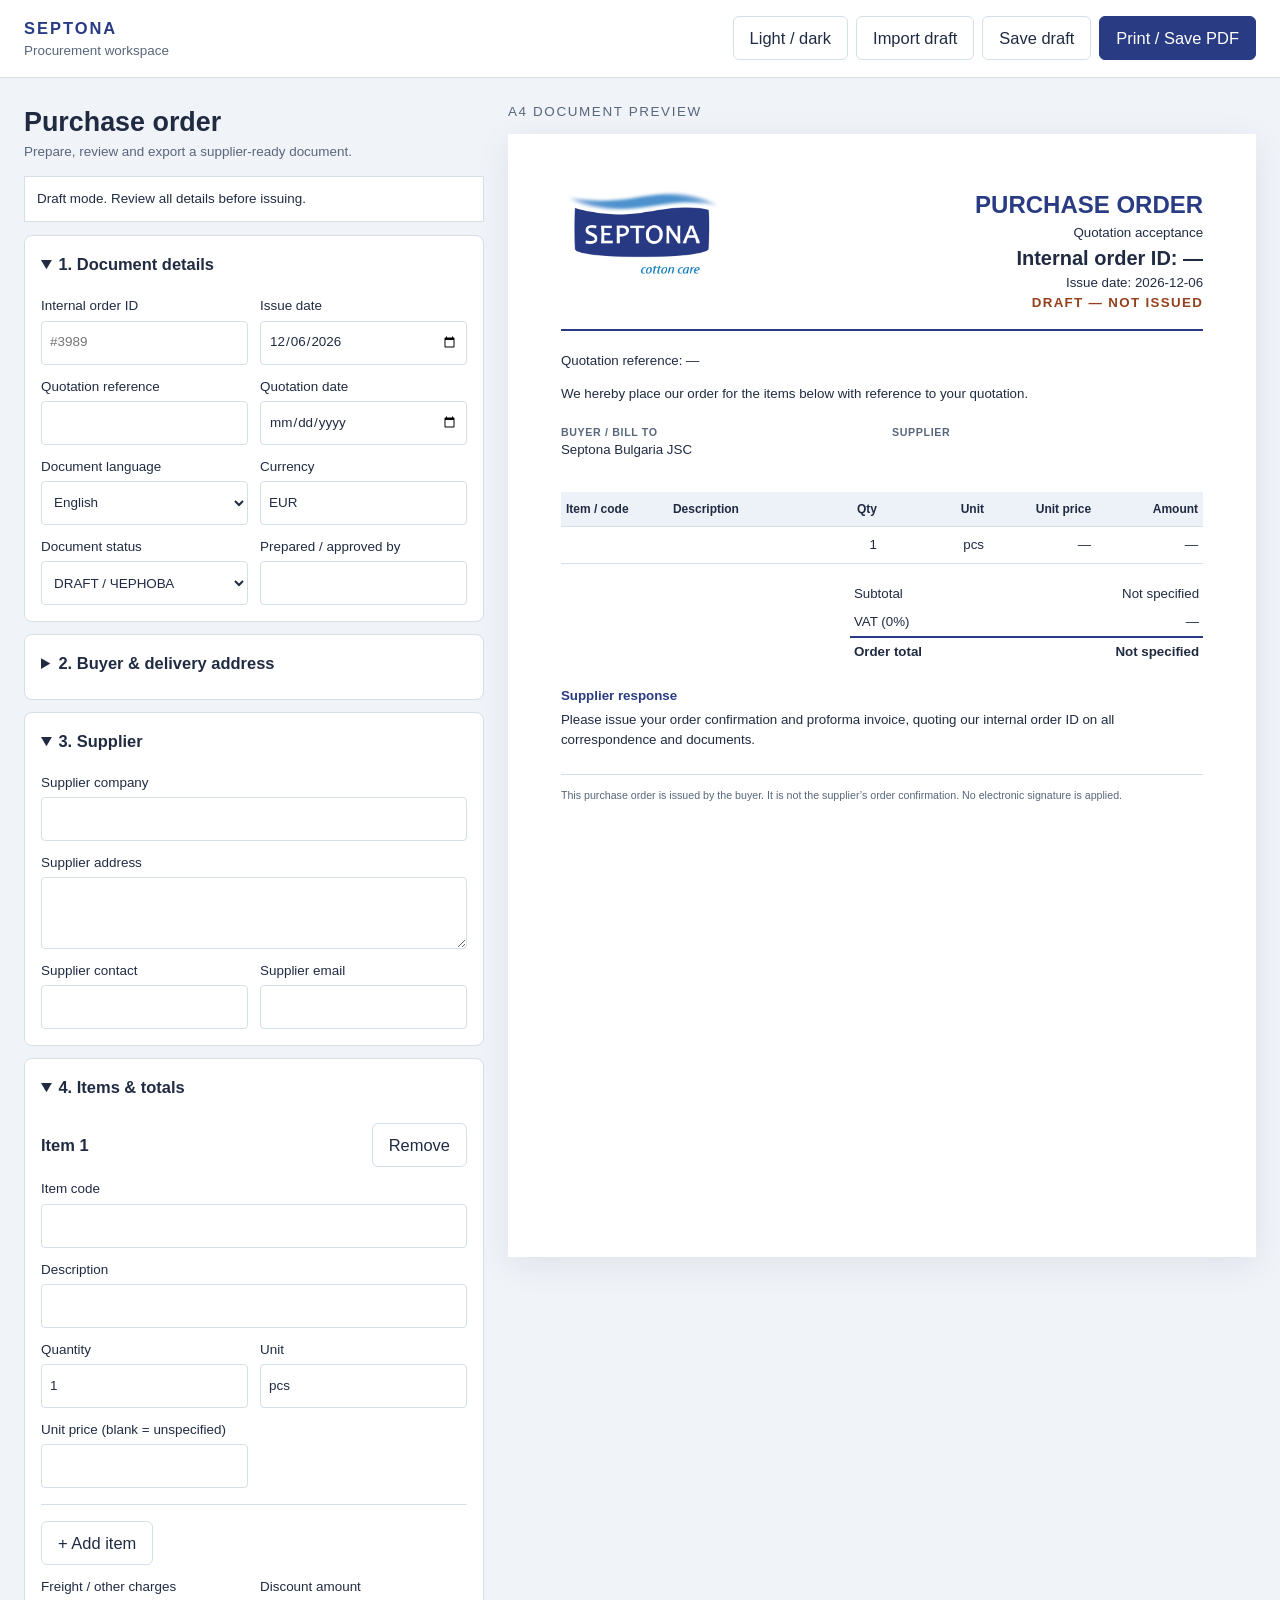
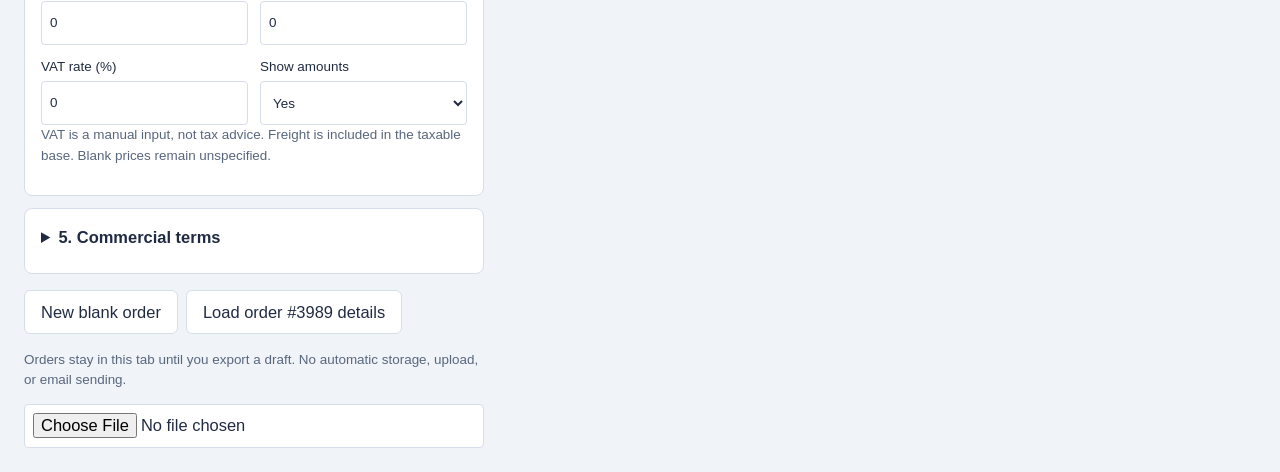
==== index.html @ 3a8904ed "Add files via upload" ====
<!doctype html>
<html lang="en"><head><meta charset="utf-8"><meta name="viewport" content="width=device-width,initial-scale=1"><title>Septona | Purchase Orders</title><link rel="stylesheet" href="style.css"><script src="app.js" defer></script></head>
<body><header class="toolbar"><div><strong>SEPTONA</strong><span>Procurement workspace</span></div><nav><button id="theme">Light / dark</button><button id="load">Import draft</button><button id="save">Save draft</button><button id="pdf" class="primary">Print / Save PDF</button></nav></header>
<main><section class="editor"><h1>Purchase order</h1><p class="muted">Prepare, review and export a supplier-ready document.</p><p id="status" role="status">Draft mode. Review all details before issuing.</p>
<details open><summary>1. Document details</summary><div class="grid"><label>Internal order ID<input data-key="order" placeholder="#3989" required></label><label>Issue date<input data-key="date" type="date"></label><label>Quotation reference<input data-key="quote"></label><label>Quotation date<input data-key="quoteDate" type="date"></label><label>Document language<select data-key="language"><option value="en">English</option><option value="bg">Български</option></select></label><label>Currency<input data-key="currency" maxlength="3" placeholder="EUR"></label><label>Document status<select data-key="state"><option value="draft">DRAFT / ЧЕРНОВА</option><option value="issued">Issued / Издадена</option></select></label><label>Prepared / approved by<input data-key="approver"></label></div></details>
<details><summary>2. Buyer &amp; delivery address</summary><label>Buyer name<input data-key="buyer"></label><label>Registered address<textarea data-key="buyerAddress"></textarea></label><div class="grid"><label>VAT / registration ID<input data-key="vatId"></label><label>Contact person<input data-key="contact"></label><label>Contact email<input data-key="email" type="email"></label><label>Phone<input data-key="phone"></label></div><label>Ship-to address<textarea data-key="shipTo"></textarea></label></details>
<details open><summary>3. Supplier</summary><label>Supplier company<input data-key="supplier"></label><label>Supplier address<textarea data-key="supplierAddress"></textarea></label><div class="grid"><label>Supplier contact<input data-key="supplierContact"></label><label>Supplier email<input data-key="supplierEmail" type="email"></label></div></details>
<details open><summary>4. Items &amp; totals</summary><div id="items"></div><button id="add">+ Add item</button><div class="grid"><label>Freight / other charges<input data-key="freight" type="number" min="0" step="0.01"></label><label>Discount amount<input data-key="discount" type="number" min="0" step="0.01"></label><label>VAT rate (%)<input data-key="tax" type="number" min="0" max="100" step="0.01"></label><label>Show amounts<select data-key="showPrices"><option value="yes">Yes</option><option value="no">No — quote reference only</option></select></label></div><p class="muted">VAT is a manual input, not tax advice. Freight is included in the taxable base. Blank prices remain unspecified.</p></details>
<details><summary>5. Commercial terms</summary><label>Payment terms<textarea data-key="payment"></textarea></label><label>Delivery / availability<textarea data-key="delivery"></textarea></label><label>Incoterm / shipping terms<input data-key="incoterm" placeholder="As agreed in the quotation"></label><label>Additional notes<textarea data-key="notes"></textarea></label><label>Supplier response request<textarea data-key="request"></textarea></label></details>
<div class="actions"><button id="new">New blank order</button><button id="example">Load order #3989 details</button></div><p class="muted">Orders stay in this tab until you export a draft. No automatic storage, upload, or email sending.</p><input id="file" type="file" accept="application/json,.json" hidden></section>
<section class="preview-wrap" aria-label="Document preview"><div class="preview-label">A4 DOCUMENT PREVIEW</div><article id="document"></article></section></main></body></html>
---- style.css ----
/* Septona procurement: restrained blue branding, dense editor and clean paper. */
:root{--bg:#f0f3f8;--surface:#fff;--ink:#202b42;--muted:#58667c;--line:#d6deea;--accent:#293b83;--paper:#fff;--s1:4px;--s2:8px;--s3:12px;--s4:16px;--s6:24px;--s8:32px;--small:clamp(.75rem,.72rem + .15vw,.85rem);--body:clamp(1rem,.95rem + .1vw,1.1rem);--title:clamp(1.5rem,1.2rem + .6vw,2rem)}
[data-theme=dark]{--bg:#141b28;--surface:#202b3d;--ink:#edf2fa;--muted:#bbc6d8;--line:#485570;--accent:#a7baff}
*{box-sizing:border-box}body{margin:0;background:var(--bg);color:var(--ink);font:var(--body)/1.5 'Segoe UI',Arial,sans-serif}button,input,textarea,select{font:inherit}button{cursor:pointer;min-height:44px;padding:var(--s2) var(--s4);background:var(--surface);color:var(--ink);border:1px solid var(--line);border-radius:6px}button:hover{border-color:var(--accent)}button:active{transform:translateY(1px)}:focus-visible{outline:3px solid var(--accent);outline-offset:2px}.primary{background:#293b83;color:white;border-color:#293b83}.toolbar{display:flex;align-items:center;justify-content:space-between;padding:var(--s4) var(--s6);background:var(--surface);border-bottom:1px solid var(--line);gap:var(--s4)}.toolbar strong{color:var(--accent);letter-spacing:.12em}.toolbar span{display:block;font-size:var(--small);color:var(--muted)}nav{display:flex;flex-wrap:wrap;gap:var(--s2)}main{display:grid;grid-template-columns:minmax(340px,460px) minmax(0,1fr);max-width:1600px;margin:auto;gap:var(--s6);padding:var(--s6)}h1{font-size:var(--title);margin:0}h2,h3,p{margin-top:0}.editor{min-width:0}.muted{font-size:var(--small);color:var(--muted)}#status{padding:var(--s3);background:var(--surface);border:1px solid var(--line);font-size:var(--small)}details{background:var(--surface);border:1px solid var(--line);border-radius:8px;padding:var(--s4);margin-bottom:var(--s3)}summary{font-weight:650;cursor:pointer;min-height:32px}label{display:block;font-size:var(--small);margin-top:var(--s3)}input,textarea,select{display:block;width:100%;min-height:44px;padding:var(--s2);border:1px solid var(--line);border-radius:4px;background:var(--surface);color:var(--ink);margin-top:var(--s1)}textarea{resize:vertical;min-height:72px}.grid{display:grid;grid-template-columns:1fr 1fr;gap:0 var(--s3)}.item{padding-bottom:var(--s4);margin-bottom:var(--s4);border-bottom:1px solid var(--line)}.item-header{display:flex;align-items:center;justify-content:space-between;margin-top:var(--s4)}.actions{display:flex;gap:var(--s2);flex-wrap:wrap;margin:var(--s4) 0}.preview-wrap{min-width:0}.preview-label{font-size:var(--small);color:var(--muted);letter-spacing:.12em;margin-bottom:var(--s3)}#document{background:white;color:#202b42;max-width:210mm;min-height:297mm;padding:14mm;margin:auto;box-shadow:0 8px 32px #1d2d4814;overflow-wrap:anywhere;font-size:10pt;line-height:1.5}.doc-head{display:flex;justify-content:space-between;gap:16px;border-bottom:2px solid #293b83;padding-bottom:16px;margin-bottom:20px}.logo{width:165px;height:auto;object-fit:contain;align-self:flex-start}.doc-title{text-align:right}.doc-title h2{font-size:18pt;color:#293b83;margin:0}.doc-title strong{font-size:15pt}.draft{color:#93411c;font-weight:bold;letter-spacing:.1em}.parties{display:grid;grid-template-columns:1fr 1fr;gap:20px;margin:20px 0}.block{white-space:pre-wrap;margin-bottom:12px}.label{font-size:8pt;font-weight:bold;color:#58667c;text-transform:uppercase;letter-spacing:.06em}table{width:100%;border-collapse:collapse;table-layout:fixed}th,td{padding:8px 5px;vertical-align:top;border-bottom:1px solid #d6deea;white-space:pre-wrap;overflow-wrap:anywhere}th{background:#edf1f8;text-align:left;font-size:9pt}td.num,th.num{text-align:right}.totals{margin:16px 0 20px auto;width:55%}.total-row{display:flex;justify-content:space-between;gap:10px;padding:4px}.grand{border-top:2px solid #293b83;font-weight:bold}.terms{margin-top:20px}.terms h3{font-size:10pt;margin:12px 0 4px;color:#293b83}.doc-footer{border-top:1px solid #d6deea;margin-top:24px;padding-top:12px;font-size:8pt;color:#58667c}.signature{margin-top:24px}tr,.doc-head,.total-row,.signature{break-inside:avoid}thead{display:table-header-group}
@media(max-width:1100px){main{grid-template-columns:1fr}.editor{max-width:800px;width:100%;margin:auto}}@media(max-width:600px){.toolbar{display:block;padding:var(--s4)}nav{margin-top:var(--s3)}main{padding:var(--s3)}#document{padding:var(--s4);font-size:9pt;min-height:0}.doc-head{display:block}.doc-title{text-align:left;margin-top:16px}.parties{gap:12px}.totals{width:85%}.grid{grid-template-columns:1fr 1fr}.logo{width:130px}th,td{padding:6px 3px;font-size:8pt}}
@page{size:A4;margin:14mm}@media print{html,body{background:#fff!important}body{font-size:10pt}.toolbar,.editor,.preview-label{display:none!important}main,.preview-wrap{display:block;padding:0;margin:0;max-width:none}#document{padding:0;margin:0;max-width:none;min-height:0;box-shadow:none;font-size:10pt}.doc-head{display:flex}.doc-title{text-align:right;margin:0}.logo{width:165px}.parties{gap:20px}.totals{width:55%}th,td{padding:8px 5px;font-size:9pt}a{color:inherit}h3{break-after:avoid}body{-webkit-print-color-adjust:exact;print-color-adjust:exact}}
@media(prefers-reduced-motion:reduce){*{scroll-behavior:auto!important;transition:none!important}}
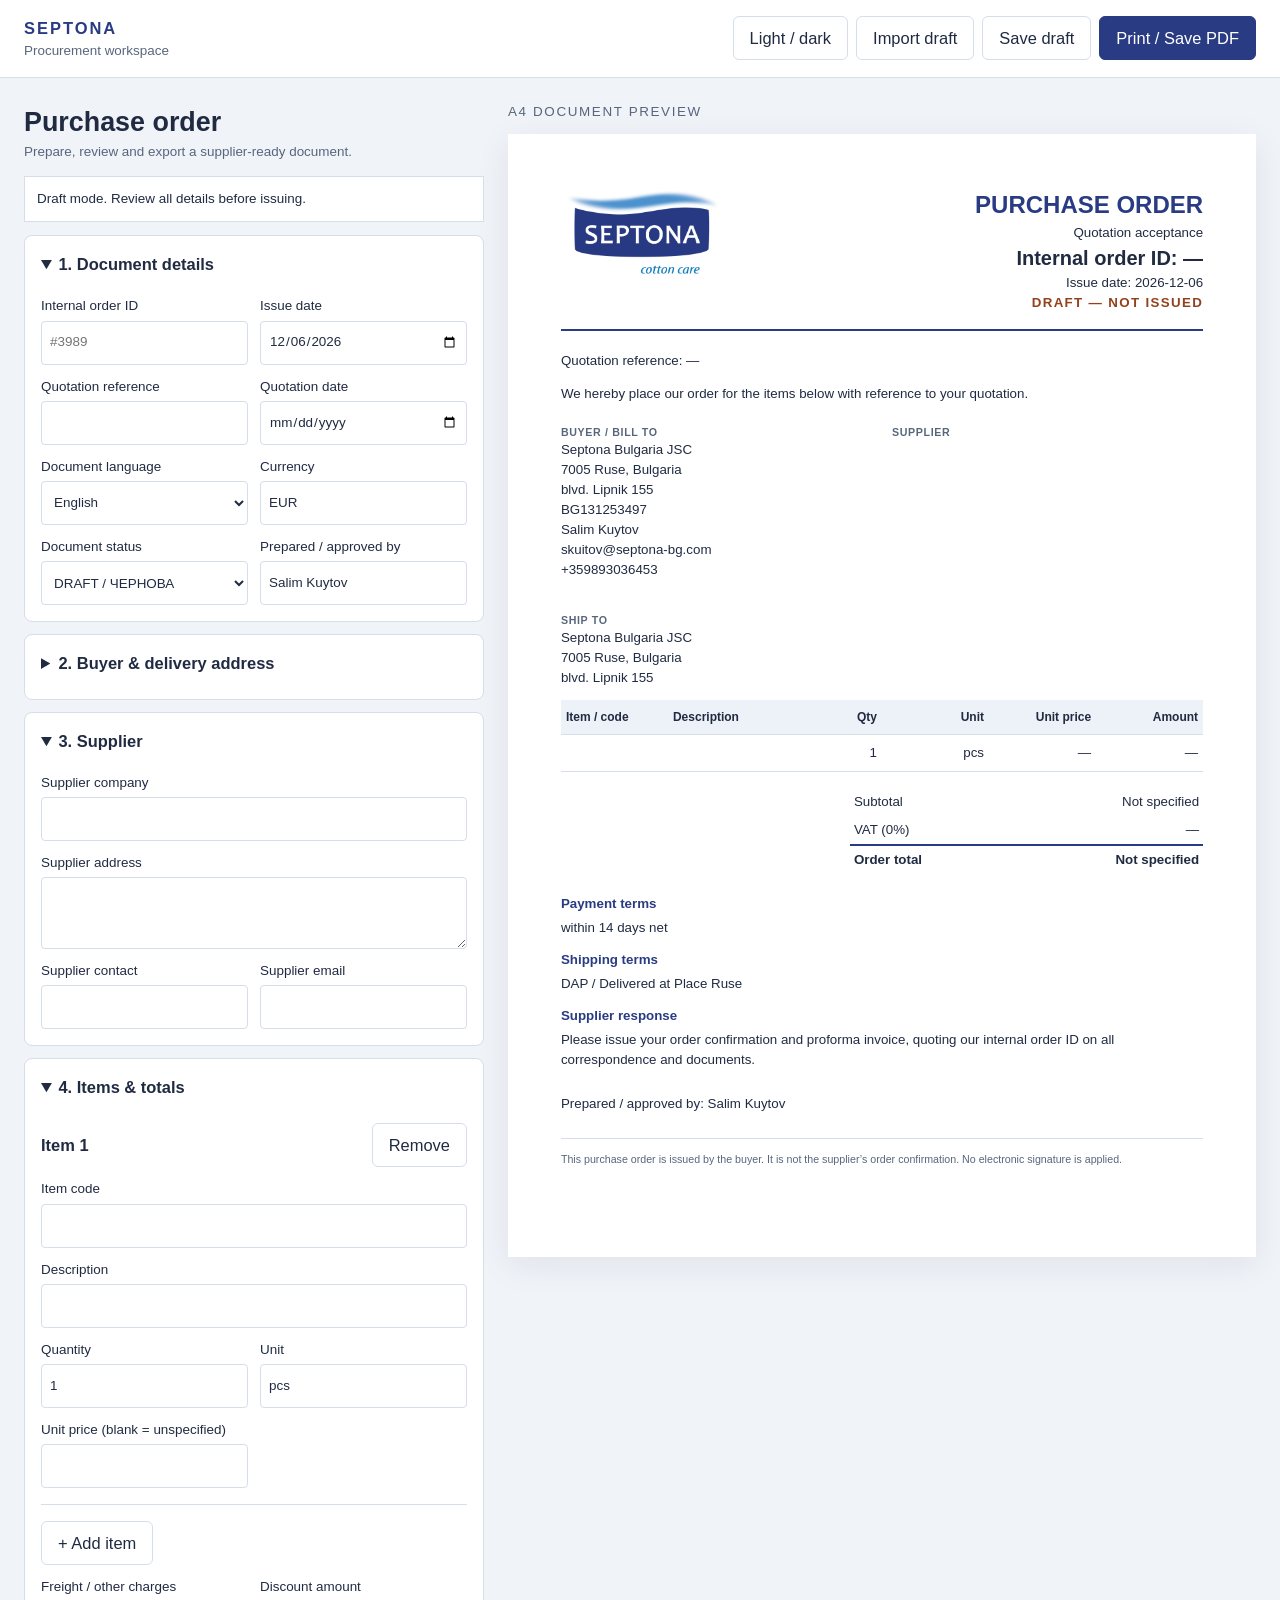
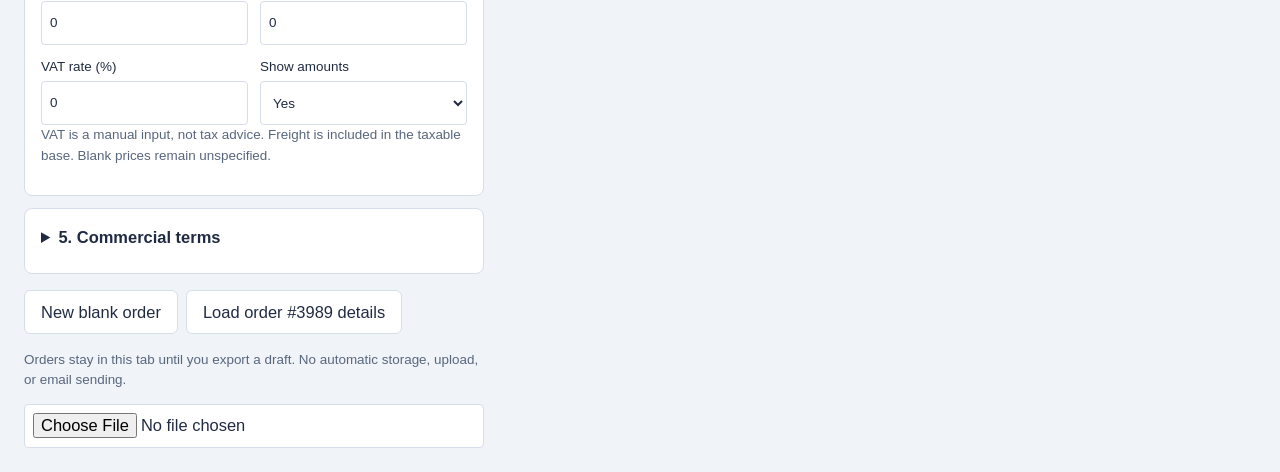
==== commit 9e94be61: "Prefill Septona company details and commercial terms for new orders" ====
--- a/index.html
+++ b/index.html
@@ -1,5 +1,5 @@
 <!doctype html>
-<html lang="en"><head><meta charset="utf-8"><meta name="viewport" content="width=device-width,initial-scale=1"><title>Septona | Purchase Orders</title><link rel="stylesheet" href="style.css"><script src="app.js" defer></script></head>
+<html lang="en"><head><meta charset="utf-8"><meta name="viewport" content="width=device-width,initial-scale=1"><title>Septona | Purchase Orders</title><link rel="stylesheet" href="style.css"><script src="app.js" defer></script><script src="company-defaults.js?v=1" defer></script></head>
 <body><header class="toolbar"><div><strong>SEPTONA</strong><span>Procurement workspace</span></div><nav><button id="theme">Light / dark</button><button id="load">Import draft</button><button id="save">Save draft</button><button id="pdf" class="primary">Print / Save PDF</button></nav></header>
 <main><section class="editor"><h1>Purchase order</h1><p class="muted">Prepare, review and export a supplier-ready document.</p><p id="status" role="status">Draft mode. Review all details before issuing.</p>
 <details open><summary>1. Document details</summary><div class="grid"><label>Internal order ID<input data-key="order" placeholder="#3989" required></label><label>Issue date<input data-key="date" type="date"></label><label>Quotation reference<input data-key="quote"></label><label>Quotation date<input data-key="quoteDate" type="date"></label><label>Document language<select data-key="language"><option value="en">English</option><option value="bg">Български</option></select></label><label>Currency<input data-key="currency" maxlength="3" placeholder="EUR"></label><label>Document status<select data-key="state"><option value="draft">DRAFT / ЧЕРНОВА</option><option value="issued">Issued / Издадена</option></select></label><label>Prepared / approved by<input data-key="approver"></label></div></details>
